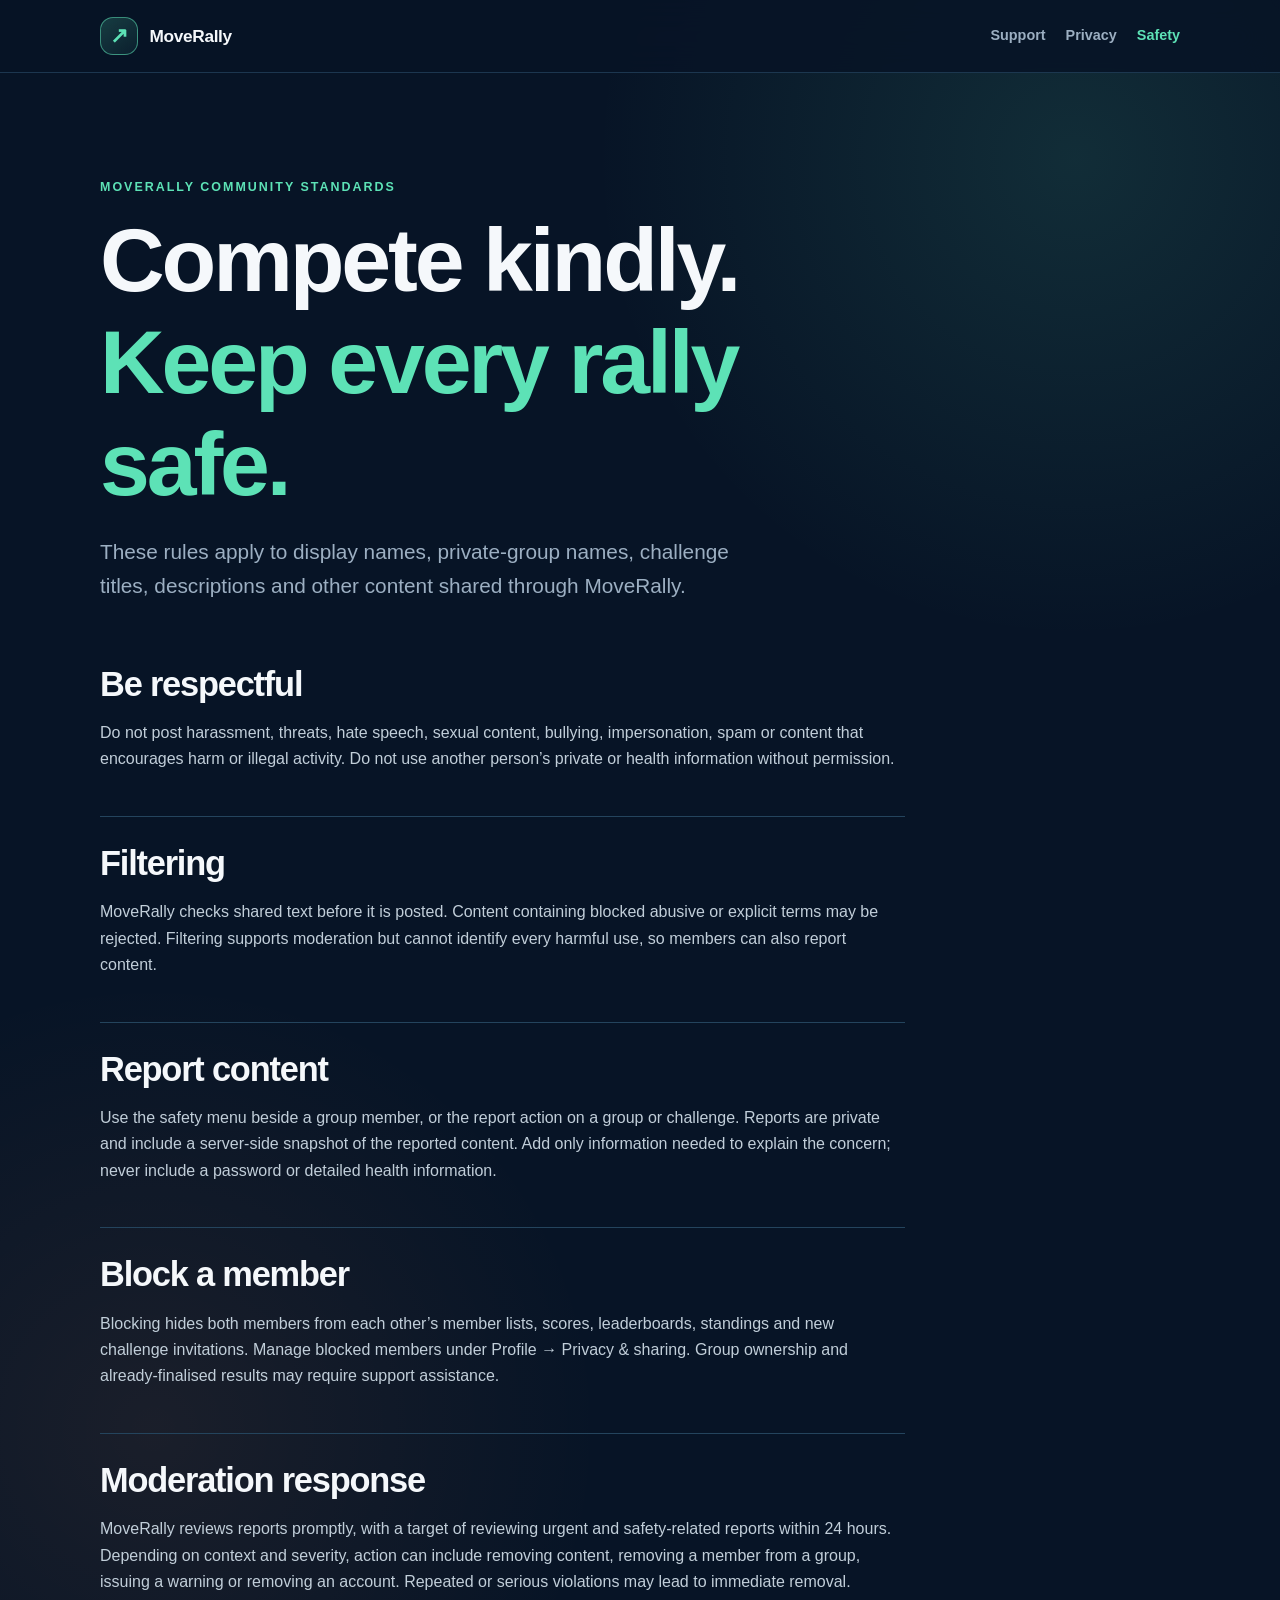
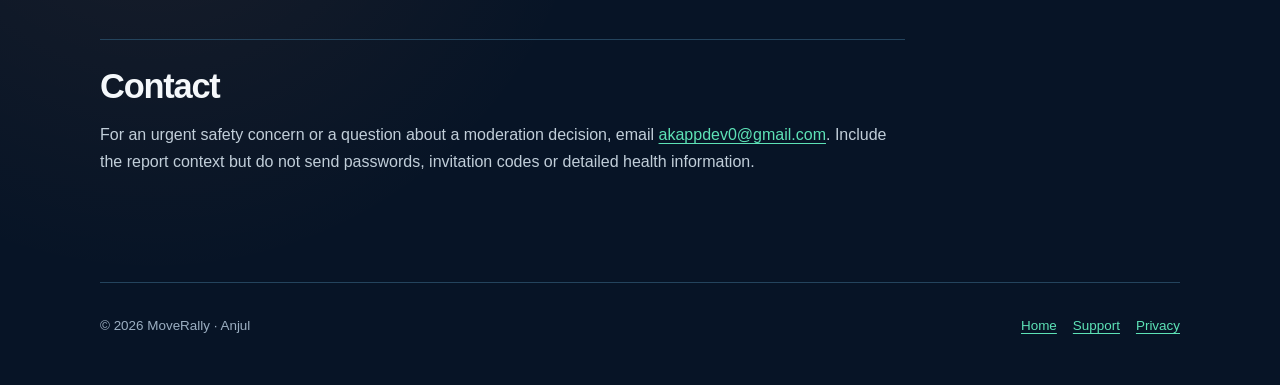
==== community/index.html @ dc43de6b "Publish Community Standards" ====
<!doctype html>
<html lang="en-AU">
<head>
  <meta charset="utf-8">
  <meta name="viewport" content="width=device-width, initial-scale=1">
  <meta name="description" content="MoveRally Community Standards.">
  <meta name="theme-color" content="#071426">
  <title>Community Standards — MoveRally</title>
  <link rel="stylesheet" href="../assets/styles.css">
</head>
<body>
  <header class="site-header"><nav class="nav" aria-label="Primary navigation"><a class="brand" href="../"><span class="brand-mark" aria-hidden="true">↗</span><span>MoveRally</span></a><div class="nav-links"><a href="../support/">Support</a><a href="../privacy/">Privacy</a><a href="./" aria-current="page">Safety</a></div></nav></header>
  <main>
    <section class="hero"><p class="eyebrow">MoveRally community standards</p><h1>Compete kindly.<br><span class="accent">Keep every rally safe.</span></h1><p class="hero-copy">These rules apply to display names, private-group names, challenge titles, descriptions and other content shared through MoveRally.</p></section>
    <div class="legal-layout"><article class="legal">
      <section><h2>Be respectful</h2><p>Do not post harassment, threats, hate speech, sexual content, bullying, impersonation, spam or content that encourages harm or illegal activity. Do not use another person’s private or health information without permission.</p></section>
      <section><h2>Filtering</h2><p>MoveRally checks shared text before it is posted. Content containing blocked abusive or explicit terms may be rejected. Filtering supports moderation but cannot identify every harmful use, so members can also report content.</p></section>
      <section><h2>Report content</h2><p>Use the safety menu beside a group member, or the report action on a group or challenge. Reports are private and include a server-side snapshot of the reported content. Add only information needed to explain the concern; never include a password or detailed health information.</p></section>
      <section><h2>Block a member</h2><p>Blocking hides both members from each other’s member lists, scores, leaderboards, standings and new challenge invitations. Manage blocked members under Profile → Privacy &amp; sharing. Group ownership and already-finalised results may require support assistance.</p></section>
      <section><h2>Moderation response</h2><p>MoveRally reviews reports promptly, with a target of reviewing urgent and safety-related reports within 24 hours. Depending on context and severity, action can include removing content, removing a member from a group, issuing a warning or removing an account. Repeated or serious violations may lead to immediate removal.</p></section>
      <section><h2>Contact</h2><p>For an urgent safety concern or a question about a moderation decision, email <a href="mailto:akappdev0@gmail.com?subject=MoveRally%20community%20safety">akappdev0@gmail.com</a>. Include the report context but do not send passwords, invitation codes or detailed health information.</p></section>
    </article></div>
  </main>
  <footer><span>© 2026 MoveRally · Anjul</span><nav aria-label="Footer navigation"><a href="../">Home</a><a href="../support/">Support</a><a href="../privacy/">Privacy</a></nav></footer>
</body>
</html>
---- assets/styles.css ----
:root {
  color-scheme: dark;
  --navy: #071426;
  --navy-raised: #0b1d32;
  --card: #102a3d;
  --border: #24445d;
  --text: #f5f8fb;
  --muted: #9cafc2;
  --mint: #5de2b6;
  --orange: #ff9b5d;
  --gold: #f5c65b;
  --max: 1080px;
}

* { box-sizing: border-box; }

html { scroll-behavior: smooth; }

body {
  margin: 0;
  min-height: 100vh;
  background:
    radial-gradient(circle at 84% 8%, rgba(93, 226, 182, 0.12), transparent 30rem),
    radial-gradient(circle at 12% 72%, rgba(255, 155, 93, 0.08), transparent 28rem),
    var(--navy);
  color: var(--text);
  font-family: Inter, ui-sans-serif, -apple-system, BlinkMacSystemFont, "Segoe UI", sans-serif;
  line-height: 1.65;
}

a { color: var(--mint); text-underline-offset: 0.2em; }
a:hover { color: #8af0ce; }

.site-header {
  position: sticky;
  top: 0;
  z-index: 10;
  border-bottom: 1px solid rgba(36, 68, 93, 0.74);
  background: rgba(7, 20, 38, 0.88);
  backdrop-filter: blur(18px);
}

.nav {
  width: min(calc(100% - 2rem), var(--max));
  min-height: 72px;
  margin: 0 auto;
  display: flex;
  align-items: center;
  justify-content: space-between;
  gap: 1rem;
}

.brand {
  display: inline-flex;
  align-items: center;
  gap: 0.72rem;
  color: var(--text);
  font-size: 1.08rem;
  font-weight: 850;
  text-decoration: none;
  letter-spacing: -0.02em;
}

.brand-mark {
  width: 38px;
  height: 38px;
  display: grid;
  place-items: center;
  border: 1px solid rgba(93, 226, 182, 0.55);
  border-radius: 13px;
  background: linear-gradient(145deg, rgba(93, 226, 182, 0.2), rgba(93, 226, 182, 0.06));
  color: var(--mint);
  font-size: 1.35rem;
  font-weight: 900;
}

.nav-links { display: flex; align-items: center; gap: 1.25rem; }
.nav-links a { color: var(--muted); font-size: 0.9rem; font-weight: 750; text-decoration: none; }
.nav-links a:hover, .nav-links a[aria-current="page"] { color: var(--mint); }

main {
  width: min(calc(100% - 2rem), var(--max));
  margin: 0 auto;
  padding: 5.5rem 0 4rem;
}

.hero { max-width: 820px; padding: 1rem 0 3.8rem; }
.eyebrow {
  margin: 0 0 0.7rem;
  color: var(--mint);
  font-size: 0.78rem;
  font-weight: 850;
  letter-spacing: 0.16em;
  text-transform: uppercase;
}

h1, h2, h3 { margin-top: 0; line-height: 1.14; letter-spacing: -0.035em; }
h1 { margin-bottom: 1.25rem; font-size: clamp(2.65rem, 7vw, 5.7rem); }
h2 { margin-bottom: 0.9rem; font-size: clamp(1.45rem, 3vw, 2.15rem); }
h3 { margin-bottom: 0.45rem; font-size: 1.05rem; }

.hero-copy { max-width: 680px; margin: 0; color: var(--muted); font-size: clamp(1.06rem, 2vw, 1.3rem); }
.accent { color: var(--mint); }
.orange { color: var(--orange); }

.rally-line {
  width: min(280px, 56vw);
  height: 7px;
  margin-top: 2rem;
  border-radius: 999px;
  background: linear-gradient(90deg, var(--mint) 0 62%, var(--orange) 62% 84%, var(--gold) 84%);
  transform: skewX(-24deg);
}

.card-grid { display: grid; grid-template-columns: repeat(2, minmax(0, 1fr)); gap: 1rem; }
.card {
  border: 1px solid var(--border);
  border-radius: 24px;
  padding: clamp(1.35rem, 3vw, 2rem);
  background: linear-gradient(145deg, rgba(16, 42, 61, 0.98), rgba(11, 29, 50, 0.96));
  box-shadow: 0 24px 70px rgba(0, 0, 0, 0.2);
}
.card p { margin: 0; color: var(--muted); }
.card-link { display: inline-flex; margin-top: 1.25rem; font-weight: 800; text-decoration: none; }
.card-link::after { content: " →"; padding-left: 0.35rem; }

.legal-layout { display: grid; grid-template-columns: minmax(0, 1fr) 240px; gap: 2.2rem; align-items: start; }
.legal { min-width: 0; }
.legal > section {
  padding: 1.7rem 0;
  border-top: 1px solid var(--border);
}
.legal > section:first-child { border-top: 0; padding-top: 0; }
.legal p, .legal li { color: #c1ced9; }
.legal ul, .legal ol { padding-left: 1.25rem; }
.legal li + li { margin-top: 0.48rem; }

.side-card { position: sticky; top: 96px; }
.side-card p { margin-bottom: 0.8rem; color: var(--muted); font-size: 0.9rem; }
.side-card strong { color: var(--text); }

.support-grid { display: grid; grid-template-columns: repeat(2, minmax(0, 1fr)); gap: 1rem; margin-top: 2rem; }
.support-grid .card { box-shadow: none; }
.support-grid .card:last-child:nth-child(odd) { grid-column: 1 / -1; }
.steps { counter-reset: help-step; list-style: none; padding: 0; }
.steps li { position: relative; padding-left: 2.5rem; }
.steps li::before {
  counter-increment: help-step;
  content: counter(help-step);
  position: absolute;
  left: 0;
  top: -0.1rem;
  width: 1.7rem;
  height: 1.7rem;
  display: grid;
  place-items: center;
  border-radius: 50%;
  background: rgba(93, 226, 182, 0.14);
  color: var(--mint);
  font-size: 0.75rem;
  font-weight: 900;
}

.contact-box {
  margin-top: 2rem;
  border-left: 4px solid var(--orange);
  border-radius: 0 18px 18px 0;
  padding: 1.25rem 1.4rem;
  background: rgba(255, 155, 93, 0.08);
}
.contact-box p { margin: 0.25rem 0; }

footer {
  width: min(calc(100% - 2rem), var(--max));
  margin: 0 auto;
  padding: 2rem 0 3rem;
  border-top: 1px solid var(--border);
  color: var(--muted);
  font-size: 0.84rem;
  display: flex;
  justify-content: space-between;
  gap: 1rem;
  flex-wrap: wrap;
}
footer nav { display: flex; gap: 1rem; }

@media (max-width: 760px) {
  main { padding-top: 3.5rem; }
  .nav { min-height: 64px; }
  .nav-links { gap: 0.8rem; }
  .nav-links a { font-size: 0.8rem; }
  .card-grid, .support-grid, .legal-layout { grid-template-columns: 1fr; }
  .support-grid .card:last-child:nth-child(odd) { grid-column: auto; }
  .side-card { position: static; }
  h1 { font-size: clamp(2.55rem, 14vw, 4.4rem); }
}

@media (max-width: 430px) {
  .brand span:last-child { display: none; }
}

@media (prefers-reduced-motion: reduce) {
  html { scroll-behavior: auto; }
}
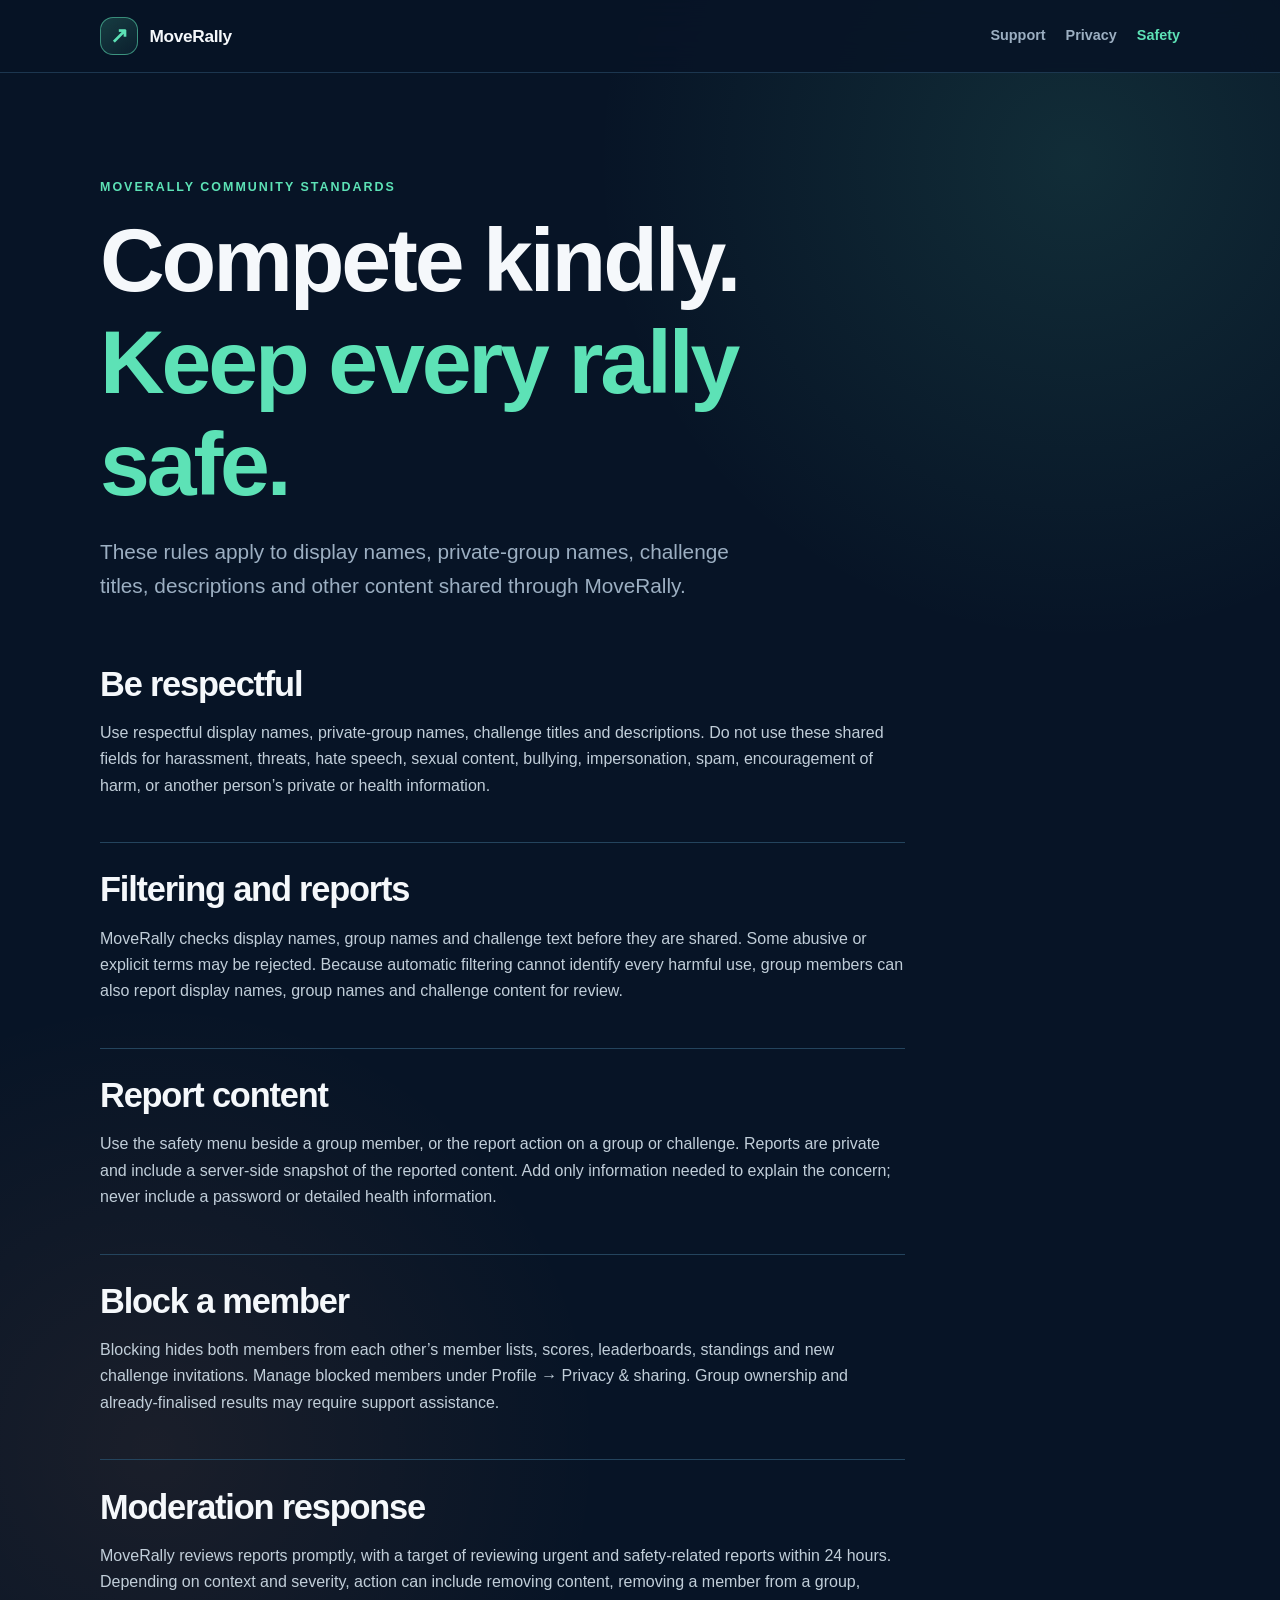
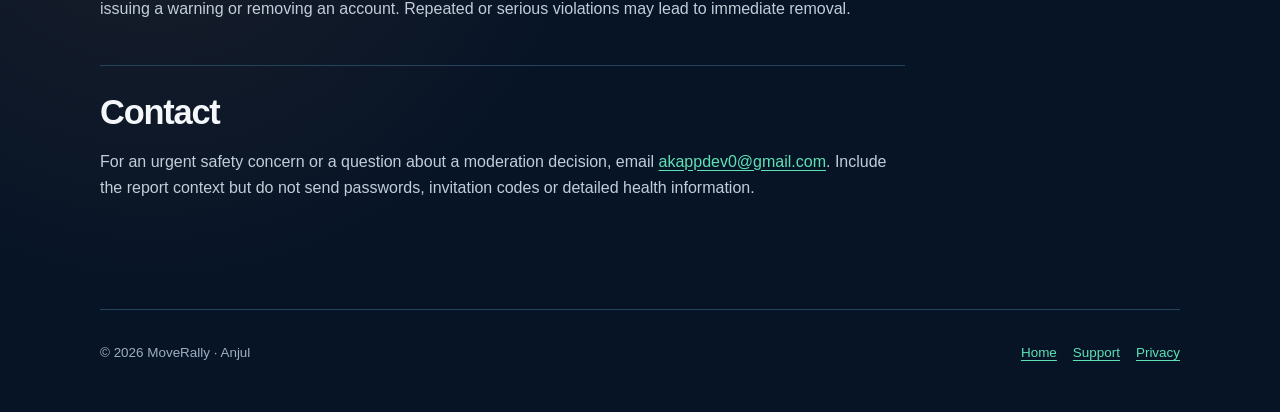
==== commit 6519918b: "Clarify Community Standards scope" ====
--- a/community/index.html
+++ b/community/index.html
@@ -13,8 +13,8 @@
   <main>
     <section class="hero"><p class="eyebrow">MoveRally community standards</p><h1>Compete kindly.<br><span class="accent">Keep every rally safe.</span></h1><p class="hero-copy">These rules apply to display names, private-group names, challenge titles, descriptions and other content shared through MoveRally.</p></section>
     <div class="legal-layout"><article class="legal">
-      <section><h2>Be respectful</h2><p>Do not post harassment, threats, hate speech, sexual content, bullying, impersonation, spam or content that encourages harm or illegal activity. Do not use another person’s private or health information without permission.</p></section>
-      <section><h2>Filtering</h2><p>MoveRally checks shared text before it is posted. Content containing blocked abusive or explicit terms may be rejected. Filtering supports moderation but cannot identify every harmful use, so members can also report content.</p></section>
+      <section><h2>Be respectful</h2><p>Use respectful display names, private-group names, challenge titles and descriptions. Do not use these shared fields for harassment, threats, hate speech, sexual content, bullying, impersonation, spam, encouragement of harm, or another person’s private or health information.</p></section>
+      <section><h2>Filtering and reports</h2><p>MoveRally checks display names, group names and challenge text before they are shared. Some abusive or explicit terms may be rejected. Because automatic filtering cannot identify every harmful use, group members can also report display names, group names and challenge content for review.</p></section>
       <section><h2>Report content</h2><p>Use the safety menu beside a group member, or the report action on a group or challenge. Reports are private and include a server-side snapshot of the reported content. Add only information needed to explain the concern; never include a password or detailed health information.</p></section>
       <section><h2>Block a member</h2><p>Blocking hides both members from each other’s member lists, scores, leaderboards, standings and new challenge invitations. Manage blocked members under Profile → Privacy &amp; sharing. Group ownership and already-finalised results may require support assistance.</p></section>
       <section><h2>Moderation response</h2><p>MoveRally reviews reports promptly, with a target of reviewing urgent and safety-related reports within 24 hours. Depending on context and severity, action can include removing content, removing a member from a group, issuing a warning or removing an account. Repeated or serious violations may lead to immediate removal.</p></section>
